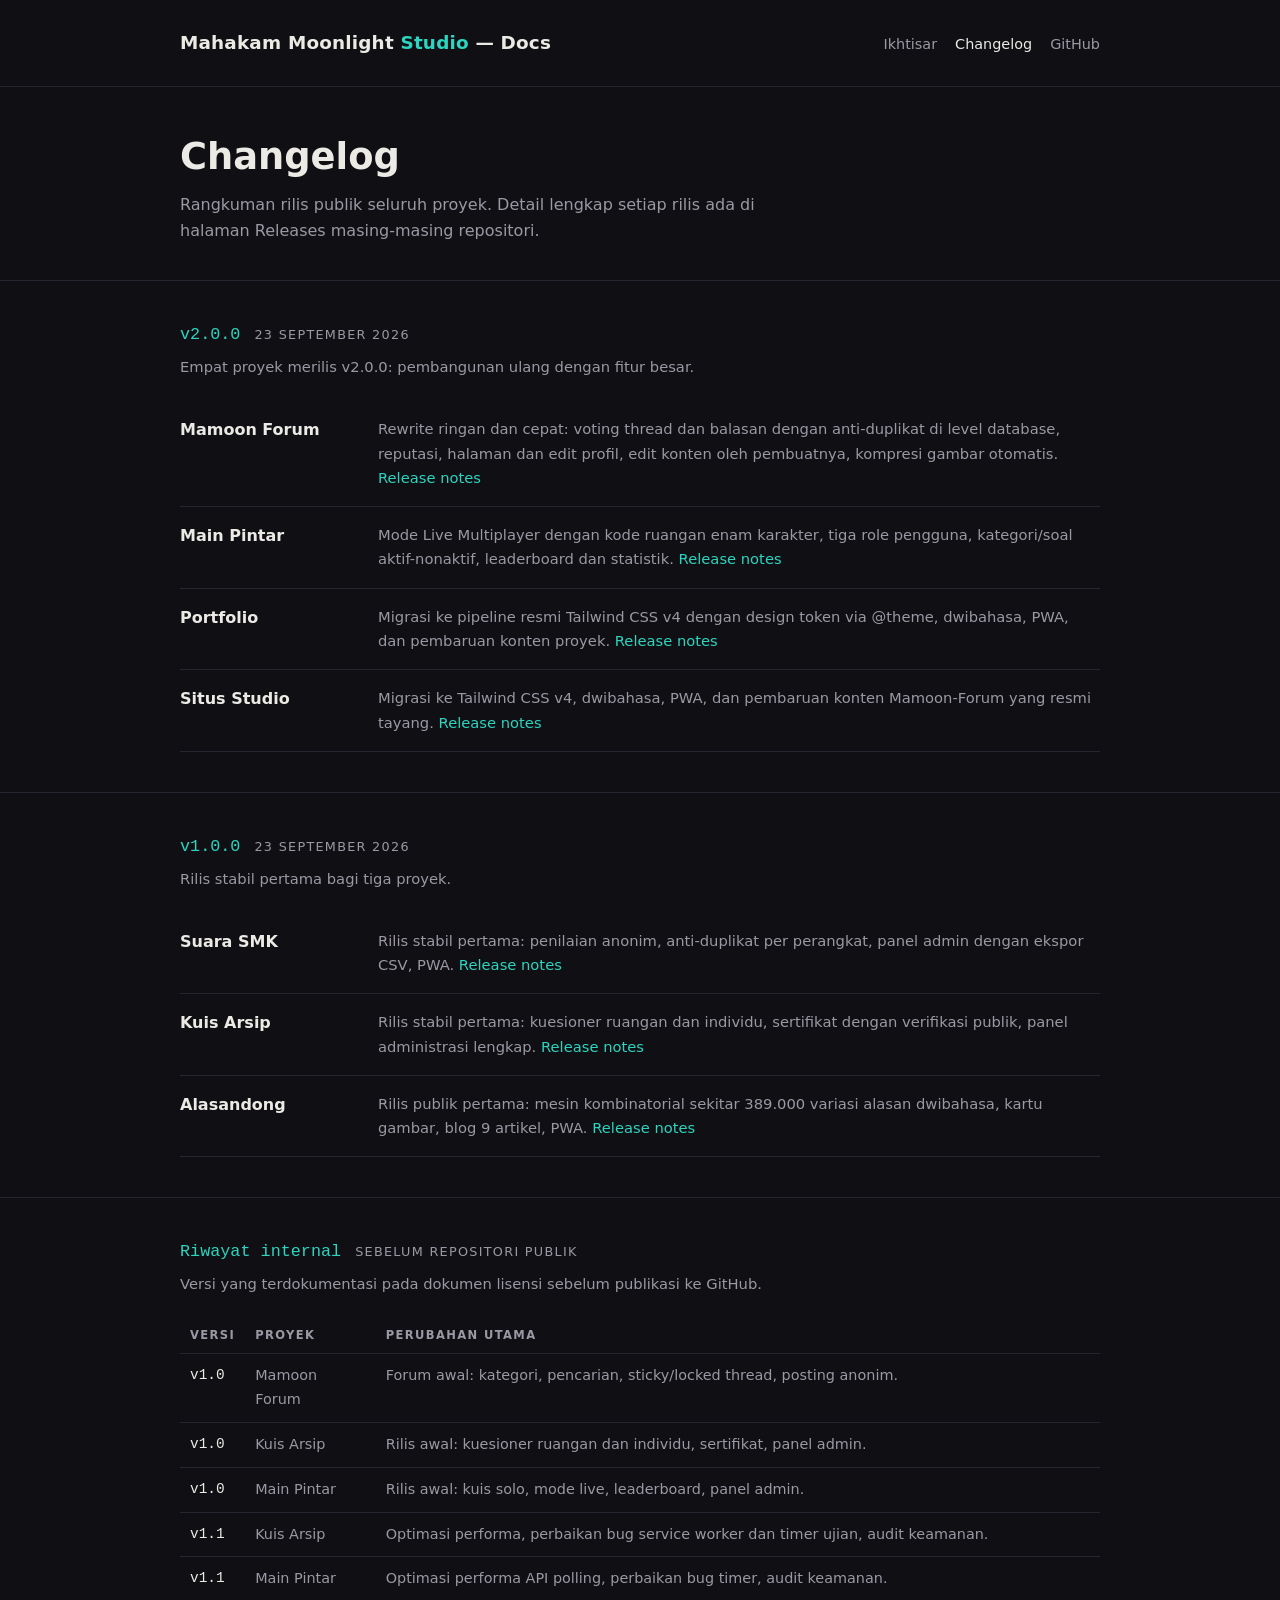
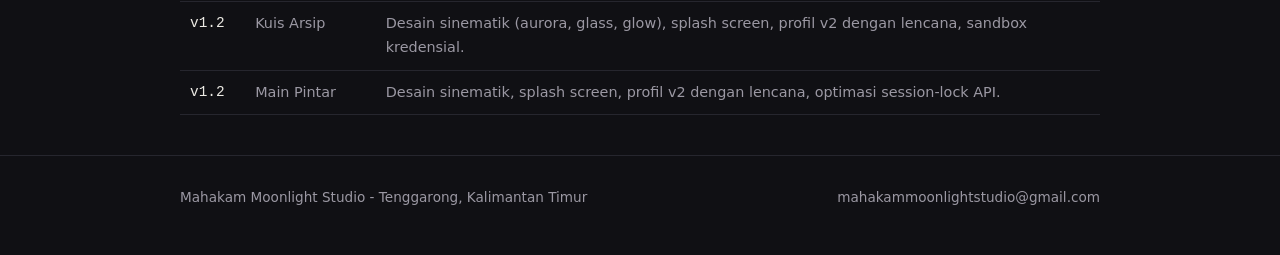
==== changelog.html @ 5b5225b7 "Tambah halaman changelog: rangkuman rilis v2.0.0 dan v1.0.0 serta riwayat versi internal" ====
<!DOCTYPE html>
<html lang="id">
<head>
<meta charset="UTF-8">
<meta name="viewport" content="width=device-width, initial-scale=1.0">
<title>Changelog - Mahakam Moonlight Studio</title>
<meta name="description" content="Rangkuman rilis dan perubahan seluruh proyek Mahakam Moonlight Studio.">
<style>
  :root {
    --bg: #101014; --surface: #17171d; --line: #26262e;
    --fg: #eceae4; --dim: #9b98a3; --accent: #2dd4bf;
  }
  * { margin: 0; padding: 0; box-sizing: border-box; }
  body {
    font-family: ui-sans-serif, system-ui, -apple-system, "Segoe UI", sans-serif;
    background: var(--bg); color: var(--fg); line-height: 1.65;
  }
  .wrap { max-width: 960px; margin: 0 auto; padding: 0 20px; }
  header { border-bottom: 1px solid var(--line); padding: 28px 0; }
  header .wrap { display: flex; align-items: baseline; justify-content: space-between; flex-wrap: wrap; gap: 8px; }
  header h1 { font-size: 1.15rem; letter-spacing: .01em; }
  header h1 span { color: var(--accent); }
  header nav { display: flex; gap: 18px; }
  header nav a { color: var(--dim); text-decoration: none; font-size: .9rem; }
  header nav a:hover, header nav a[aria-current] { color: var(--fg); }
  .hero { padding: 48px 0 36px; border-bottom: 1px solid var(--line); }
  .hero h2 { font-size: clamp(1.6rem, 4vw, 2.3rem); line-height: 1.2; }
  .hero p { margin-top: 12px; color: var(--dim); max-width: 640px; }
  section { padding: 40px 0; border-bottom: 1px solid var(--line); }
  .rel-head { display: flex; align-items: baseline; gap: 14px; flex-wrap: wrap; margin-bottom: 6px; }
  .ver { font-family: ui-monospace, "Cascadia Mono", monospace; font-size: 1.05rem; color: var(--accent); }
  .rel-date { font-size: .8rem; color: var(--dim); text-transform: uppercase; letter-spacing: .1em; }
  .rel-sub { color: var(--dim); font-size: .92rem; margin-bottom: 22px; }
  ul.entries { list-style: none; }
  ul.entries li {
    display: grid; gap: 2px 18px; padding: 16px 0;
    border-bottom: 1px solid var(--line);
  }
  @media (min-width: 720px) { ul.entries li { grid-template-columns: 180px 1fr; } }
  ul.entries .proj { font-weight: 600; }
  ul.entries .proj a { color: var(--fg); text-decoration: none; }
  ul.entries .proj a:hover { color: var(--accent); }
  ul.entries .desc { color: var(--dim); font-size: .92rem; }
  ul.entries .desc a { color: var(--accent); text-decoration: none; }
  ul.entries .desc a:hover { text-decoration: underline; }
  table.hist { width: 100%; border-collapse: collapse; font-size: .9rem; margin-top: 6px; }
  table.hist th { text-align: left; font-size: .72rem; text-transform: uppercase; letter-spacing: .12em; color: var(--dim); font-weight: 600; padding: 8px 10px; border-bottom: 1px solid var(--line); }
  table.hist td { padding: 10px; border-bottom: 1px solid var(--line); color: var(--dim); vertical-align: top; }
  table.hist td:first-child { color: var(--fg); font-family: ui-monospace, monospace; white-space: nowrap; }
  footer { padding: 30px 0 46px; color: var(--dim); font-size: .85rem; }
  footer .wrap { display: flex; justify-content: space-between; flex-wrap: wrap; gap: 10px; }
  footer a { color: var(--dim); text-decoration: none; }
  footer a:hover { color: var(--fg); }
</style>
</head>
<body>

<header>
  <div class="wrap">
    <h1>Mahakam Moonlight <span>Studio</span> — Docs</h1>
    <nav>
      <a href="index.html">Ikhtisar</a>
      <a href="changelog.html" aria-current="page">Changelog</a>
      <a href="https://github.com/mahakammoonlightstudio-beep">GitHub</a>
    </nav>
  </div>
</header>

<div class="hero">
  <div class="wrap">
    <h2>Changelog</h2>
    <p>Rangkuman rilis publik seluruh proyek. Detail lengkap setiap rilis ada di halaman Releases masing-masing repositori.</p>
  </div>
</div>

<section>
  <div class="wrap">
    <div class="rel-head"><span class="ver">v2.0.0</span><span class="rel-date">23 September 2026</span></div>
    <p class="rel-sub">Empat proyek merilis v2.0.0: pembangunan ulang dengan fitur besar.</p>
    <ul class="entries">
      <li>
        <span class="proj"><a href="https://github.com/mahakammoonlightstudio-beep/mamoon-forum/releases/tag/v2.0.0">Mamoon Forum</a></span>
        <span class="desc">Rewrite ringan dan cepat: voting thread dan balasan dengan anti-duplikat di level database, reputasi, halaman dan edit profil, edit konten oleh pembuatnya, kompresi gambar otomatis. <a href="https://github.com/mahakammoonlightstudio-beep/mamoon-forum/releases">Release notes</a></span>
      </li>
      <li>
        <span class="proj"><a href="https://github.com/mahakammoonlightstudio-beep/main-pintar-new/releases/tag/v2.0.0">Main Pintar</a></span>
        <span class="desc">Mode Live Multiplayer dengan kode ruangan enam karakter, tiga role pengguna, kategori/soal aktif-nonaktif, leaderboard dan statistik. <a href="https://github.com/mahakammoonlightstudio-beep/main-pintar-new/releases">Release notes</a></span>
      </li>
      <li>
        <span class="proj"><a href="https://github.com/mahakammoonlightstudio-beep/cv-web-saya/releases/tag/v2.0.0">Portfolio</a></span>
        <span class="desc">Migrasi ke pipeline resmi Tailwind CSS v4 dengan design token via @theme, dwibahasa, PWA, dan pembaruan konten proyek. <a href="https://github.com/mahakammoonlightstudio-beep/cv-web-saya/releases">Release notes</a></span>
      </li>
      <li>
        <span class="proj"><a href="https://github.com/mahakammoonlightstudio-beep/mms/releases/tag/v2.0.0">Situs Studio</a></span>
        <span class="desc">Migrasi ke Tailwind CSS v4, dwibahasa, PWA, dan pembaruan konten Mamoon-Forum yang resmi tayang. <a href="https://github.com/mahakammoonlightstudio-beep/mms/releases">Release notes</a></span>
      </li>
    </ul>
  </div>
</section>

<section>
  <div class="wrap">
    <div class="rel-head"><span class="ver">v1.0.0</span><span class="rel-date">23 September 2026</span></div>
    <p class="rel-sub">Rilis stabil pertama bagi tiga proyek.</p>
    <ul class="entries">
      <li>
        <span class="proj"><a href="https://github.com/mahakammoonlightstudio-beep/suarasmk/releases/tag/v1.0.0">Suara SMK</a></span>
        <span class="desc">Rilis stabil pertama: penilaian anonim, anti-duplikat per perangkat, panel admin dengan ekspor CSV, PWA. <a href="https://github.com/mahakammoonlightstudio-beep/suarasmk/releases">Release notes</a></span>
      </li>
      <li>
        <span class="proj"><a href="https://github.com/mahakammoonlightstudio-beep/kuis-arsip/releases/tag/v1.0.0">Kuis Arsip</a></span>
        <span class="desc">Rilis stabil pertama: kuesioner ruangan dan individu, sertifikat dengan verifikasi publik, panel administrasi lengkap. <a href="https://github.com/mahakammoonlightstudio-beep/kuis-arsip/releases">Release notes</a></span>
      </li>
      <li>
        <span class="proj"><a href="https://github.com/mahakammoonlightstudio-beep/alasandong.my.id/releases/tag/v1.0.0">Alasandong</a></span>
        <span class="desc">Rilis publik pertama: mesin kombinatorial sekitar 389.000 variasi alasan dwibahasa, kartu gambar, blog 9 artikel, PWA. <a href="https://github.com/mahakammoonlightstudio-beep/alasandong.my.id/releases">Release notes</a></span>
      </li>
    </ul>
  </div>
</section>

<section>
  <div class="wrap">
    <div class="rel-head"><span class="ver">Riwayat internal</span><span class="rel-date">sebelum repositori publik</span></div>
    <p class="rel-sub">Versi yang terdokumentasi pada dokumen lisensi sebelum publikasi ke GitHub.</p>
    <table class="hist">
      <thead>
        <tr><th>Versi</th><th>Proyek</th><th>Perubahan utama</th></tr>
      </thead>
      <tbody>
        <tr><td>v1.0</td><td>Mamoon Forum</td><td>Forum awal: kategori, pencarian, sticky/locked thread, posting anonim.</td></tr>
        <tr><td>v1.0</td><td>Kuis Arsip</td><td>Rilis awal: kuesioner ruangan dan individu, sertifikat, panel admin.</td></tr>
        <tr><td>v1.0</td><td>Main Pintar</td><td>Rilis awal: kuis solo, mode live, leaderboard, panel admin.</td></tr>
        <tr><td>v1.1</td><td>Kuis Arsip</td><td>Optimasi performa, perbaikan bug service worker dan timer ujian, audit keamanan.</td></tr>
        <tr><td>v1.1</td><td>Main Pintar</td><td>Optimasi performa API polling, perbaikan bug timer, audit keamanan.</td></tr>
        <tr><td>v1.2</td><td>Kuis Arsip</td><td>Desain sinematik (aurora, glass, glow), splash screen, profil v2 dengan lencana, sandbox kredensial.</td></tr>
        <tr><td>v1.2</td><td>Main Pintar</td><td>Desain sinematik, splash screen, profil v2 dengan lencana, optimasi session-lock API.</td></tr>
      </tbody>
    </table>
  </div>
</section>

<footer>
  <div class="wrap">
    <span>Mahakam Moonlight Studio - Tenggarong, Kalimantan Timur</span>
    <a href="mailto:mahakammoonlightstudio@gmail.com">mahakammoonlightstudio@gmail.com</a>
  </div>
</footer>

</body>
</html>
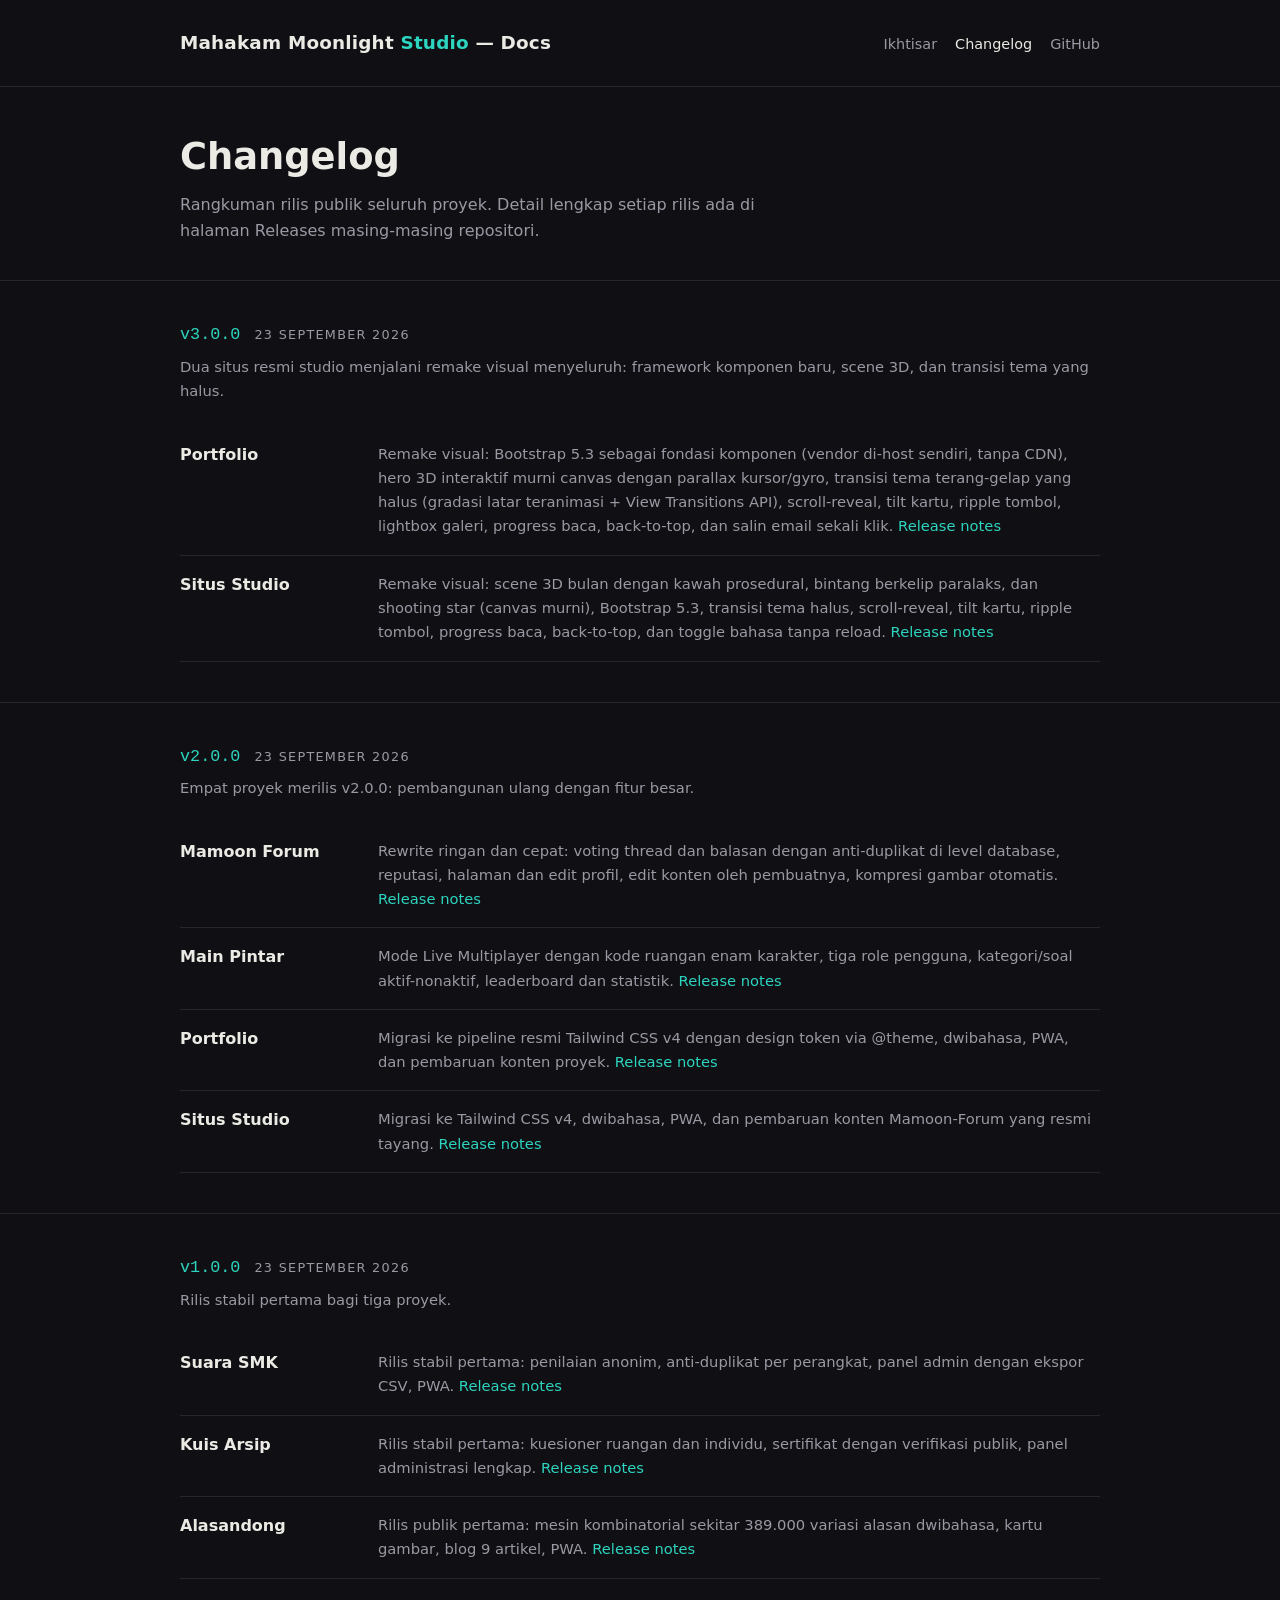
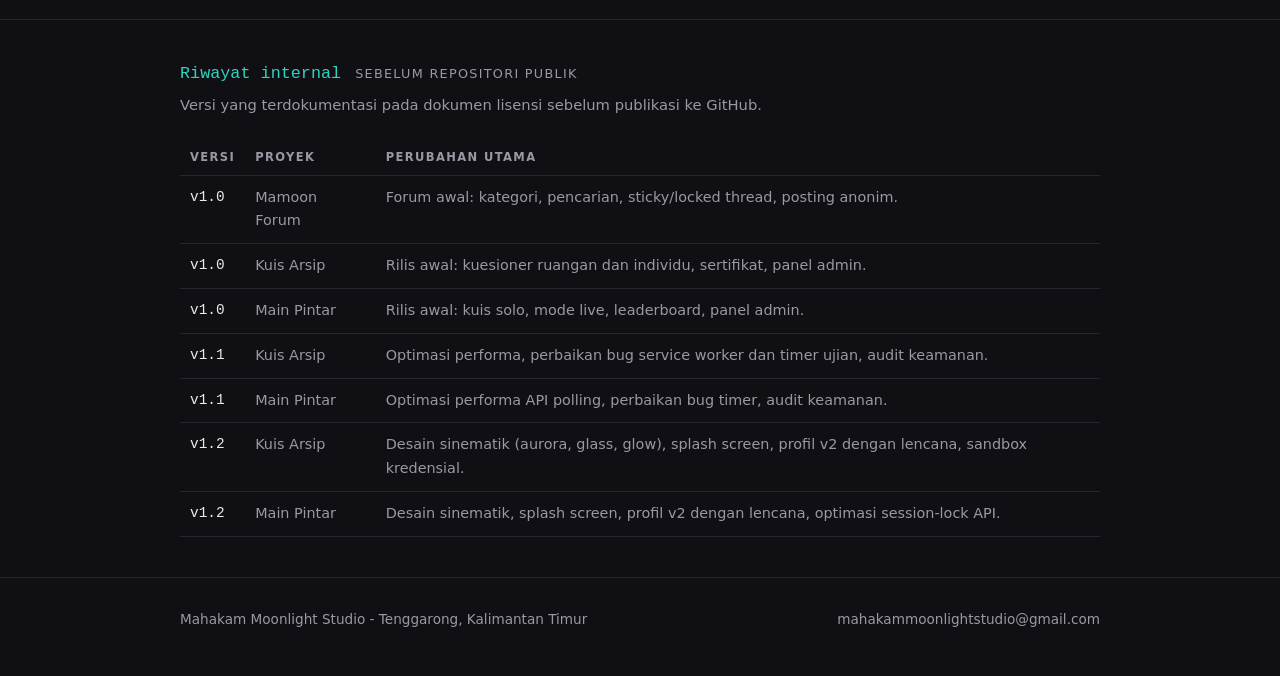
==== commit 8e66425c: "Tambah entri v3.0.0 di changelog: remake visual Portfolio & Situs Studio" ====
--- a/changelog.html
+++ b/changelog.html
@@ -75,6 +75,23 @@
 
 <section>
   <div class="wrap">
+    <div class="rel-head"><span class="ver">v3.0.0</span><span class="rel-date">23 September 2026</span></div>
+    <p class="rel-sub">Dua situs resmi studio menjalani remake visual menyeluruh: framework komponen baru, scene 3D, dan transisi tema yang halus.</p>
+    <ul class="entries">
+      <li>
+        <span class="proj"><a href="https://github.com/mahakammoonlightstudio-beep/cv-web-saya/releases/tag/v3.0.0">Portfolio</a></span>
+        <span class="desc">Remake visual: Bootstrap 5.3 sebagai fondasi komponen (vendor di-host sendiri, tanpa CDN), hero 3D interaktif murni canvas dengan parallax kursor/gyro, transisi tema terang-gelap yang halus (gradasi latar teranimasi + View Transitions API), scroll-reveal, tilt kartu, ripple tombol, lightbox galeri, progress baca, back-to-top, dan salin email sekali klik. <a href="https://github.com/mahakammoonlightstudio-beep/cv-web-saya/releases">Release notes</a></span>
+      </li>
+      <li>
+        <span class="proj"><a href="https://github.com/mahakammoonlightstudio-beep/mms/releases/tag/v3.0.0">Situs Studio</a></span>
+        <span class="desc">Remake visual: scene 3D bulan dengan kawah prosedural, bintang berkelip paralaks, dan shooting star (canvas murni), Bootstrap 5.3, transisi tema halus, scroll-reveal, tilt kartu, ripple tombol, progress baca, back-to-top, dan toggle bahasa tanpa reload. <a href="https://github.com/mahakammoonlightstudio-beep/mms/releases">Release notes</a></span>
+      </li>
+    </ul>
+  </div>
+</section>
+
+<section>
+  <div class="wrap">
     <div class="rel-head"><span class="ver">v2.0.0</span><span class="rel-date">23 September 2026</span></div>
     <p class="rel-sub">Empat proyek merilis v2.0.0: pembangunan ulang dengan fitur besar.</p>
     <ul class="entries">
